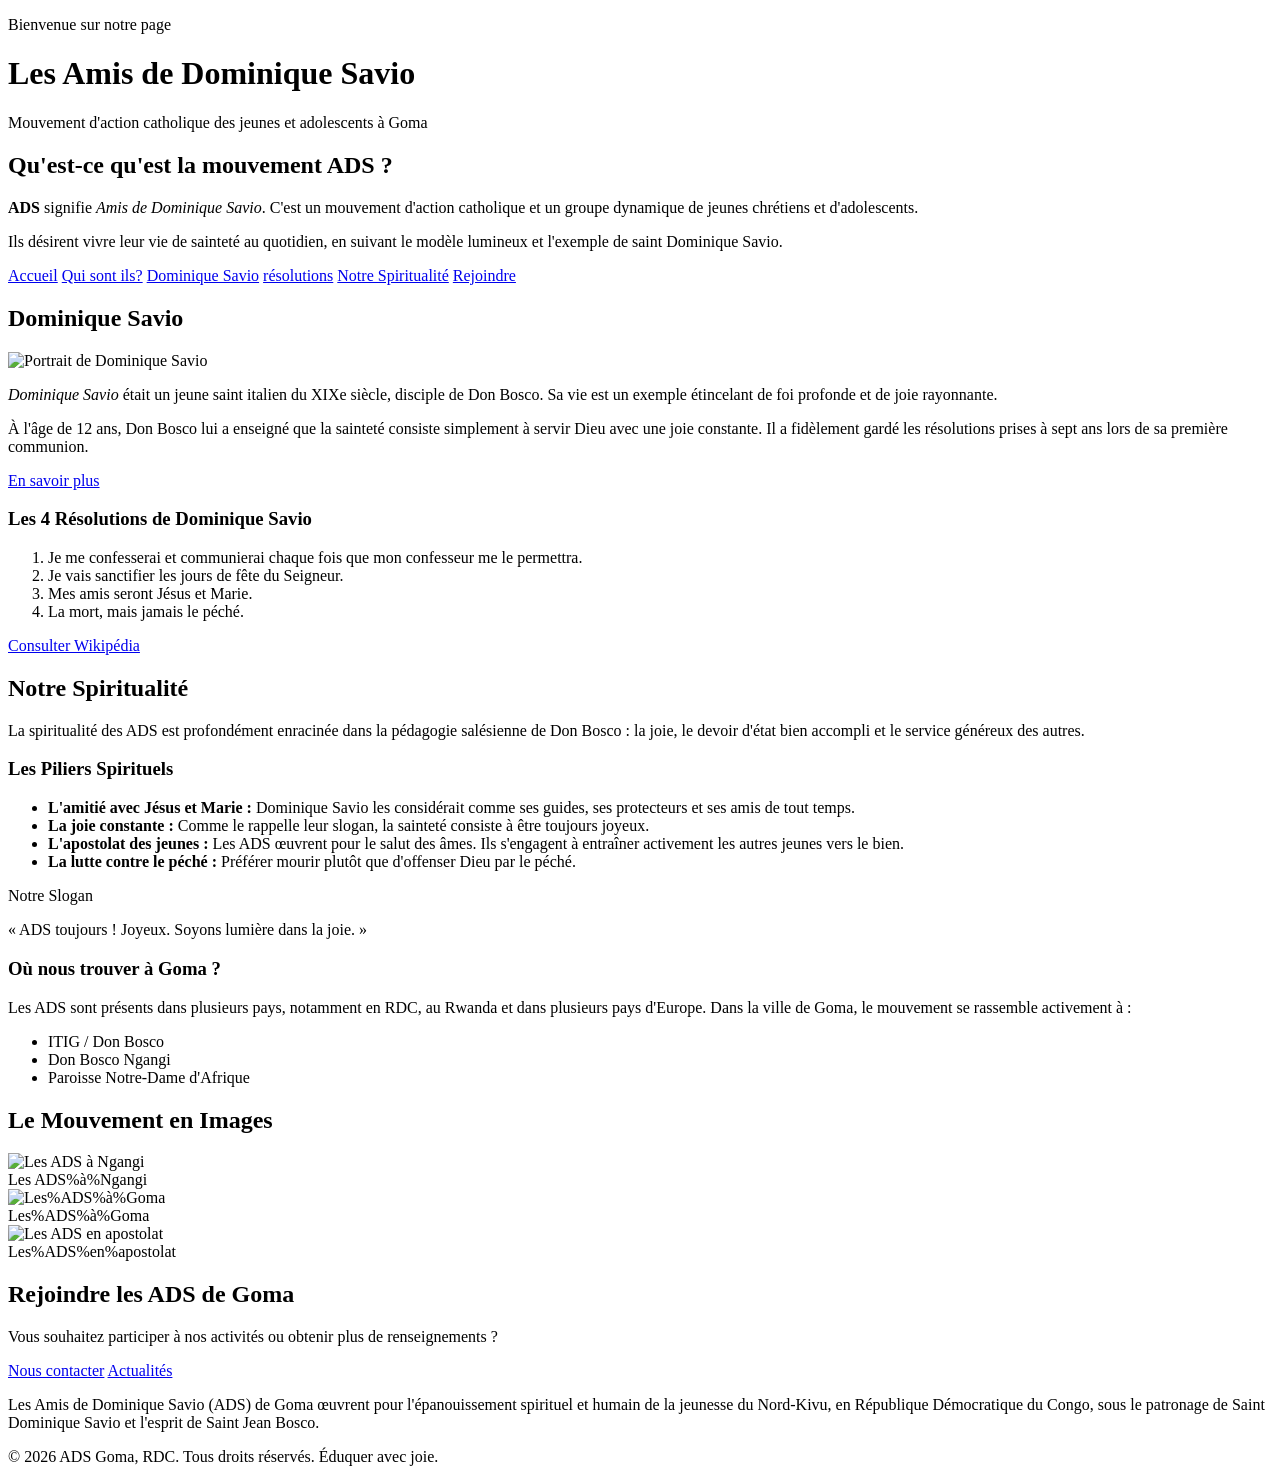
==== index.html @ 2cdaf5cb "Update index.html" ====
<!DOCTYPE html>
<html lang="fr">
<head>
    <meta charset="UTF-8">
    <meta name="viewport" content="width=device-width, initial-scale=1.0">
    <meta name="description" content="Les Amis de Dominique Savio (ADS) de Goma, Nord-Kivu, RDC.">
    <title>Amis de Dominique Savio à Goma, RDC</title>
    <link rel="stylesheet" href="style.css">
    <link rel="icon" href="doms.jpg"type="image/jpg">
    <!-- Polices élégantes pour un style authentique -->
    <link href="https://googleapis.com" rel="stylesheet">
</head>
<body>

    <!-- Contenu principal de la page -->
    <main class="page-shell">
        
        <header class="hero">
            <p class="intro">Bienvenue sur notre page</p>
            <h1>Les Amis de Dominique Savio</h1>
            <p class="sub-hero">Mouvement d'action catholique des jeunes et adolescents à Goma</p>
        </header>

        <section class="section-surface" id = "accueil">
            <h2>Qu'est-ce qu'est la mouvement ADS ?</h2>
            <div class="intro-block">
                <p><strong>ADS</strong> signifie <em>Amis de Dominique Savio</em>. C'est un mouvement d'action catholique et un groupe dynamique de jeunes chrétiens et d'adolescents.</p>
                <p>Ils désirent vivre leur vie de sainteté au quotidien, en suivant le modèle lumineux et l'exemple de saint Dominique Savio.</p>
            </div>
                    <nav>
            <a href="#accueil">Accueil</a>
            <a href="#Qui%sommes%nous">Qui sont ils?</a>
            <a href="#Doms">Dominique Savio</a>
            <a href="#résolutions">résolutions</a>
            <a href="#spiritualité">Notre Spiritualité</a>
            <a href="#rejoindre">Rejoindre</a>
                    </nav>
        </section>

        <section class="section-surface biographical-section">
            <h2 id="Doms">Dominique Savio</h2>
            <div class="section-grid two-cols">
                <div class="card image-card">
                    <img src="DominiqueSavio.jpg" alt="Portrait de Dominique Savio">
                </div>
                <div class="card text-card">
                    <p><em>Dominique Savio</em> était un jeune saint italien du XIXe siècle, disciple de Don Bosco. Sa vie est un exemple étincelant de foi profonde et de joie rayonnante.</p>
                    <p>À l'âge de 12 ans, Don Bosco lui a enseigné que la sainteté consiste simplement à servir Dieu avec une joie constante. Il a fidèlement gardé les résolutions prises à sept ans lors de sa première communion.</p>
                    <div class="button-group">
                        <a href="https://www.sdb.org/fr/Saintete_Salesienne/Nos_Saints/Dominique_Savio" target="_blank" rel="noopener noreferrer" class="mon-bouton">En savoir plus</a>
                    </div>
                </div>
            </div>
        </section>

        <section class="section-surface resolutions-section">
            <h3 id="résolutions">Les 4 Résolutions de Dominique Savio</h3>
            <ol class="resolutions-list">
                <li><span>Je me confesserai et communierai chaque fois que mon confesseur me le permettra.</span></li>
                <li><span>Je vais sanctifier les jours de fête du Seigneur.</span></li>
                <li><span id="3-résolution">Mes amis seront Jésus et Marie.</span></li>
                <li><span>La mort, mais jamais le péché.</span></li>
            </ol>
            <div class="center-btn">
                <a href="https://fr.wikipedia.org/wiki/Dominique_Savio" target="_blank" rel="noopener noreferrer" class="mon-bouton secondary">Consulter Wikipédia</a>
            </div>
        </section>

        <section class="section-surface spirituality-section" id="spiritualité">
            <h2>Notre Spiritualité</h2>
            <p class="spirituality-intro">La spiritualité des ADS est profondément enracinée dans la pédagogie salésienne de Don Bosco : la joie, le devoir d'état bien accompli et le service généreux des autres.</p>
            
            <h3>Les Piliers Spirituels</h3>
            <ul class="pillars-list">
                <li><strong>L'amitié avec Jésus et Marie :</strong> Dominique Savio les considérait comme ses guides, ses protecteurs et ses amis de tout temps.</li>
                <li><strong>La joie constante :</strong> Comme le rappelle leur slogan, la sainteté consiste à être toujours joyeux. </li>
                <li><strong>L'apostolat des jeunes :</strong> Les ADS œuvrent pour le salut des âmes. Ils s'engagent à entraîner activement les autres jeunes vers le bien.</li>
                <li><strong>La lutte contre le péché :</strong> Préférer mourir plutôt que d'offenser Dieu par le péché.</li>
            </ul>

            <div class="slogan-box">
                <span class="slogan-title">Notre Slogan</span>
                <p class="slogan-text">« ADS toujours ! Joyeux. Soyons lumière dans la joie. »</p>
            </div>

            <h3 id="rejoindre" >Où nous trouver à Goma ?</h3>
            <p>Les ADS sont présents dans plusieurs pays, notamment en RDC, au Rwanda et dans plusieurs pays d'Europe. Dans la ville de Goma, le mouvement se rassemble activement à :</p>
            <ul class="locations-list">
                <li>ITIG / Don Bosco</li>
                <li>Don Bosco Ngangi</li>
                <li>Paroisse Notre-Dame d'Afrique</li>
            </ul>
        </section>

        <section class="section-surface image-grid-section">
            <h2>Le Mouvement en Images</h2>
            <div class="image-grid">
                <div class="card gallery-card">
                    <img src="les%20ADS%20à%20Ngangi.jpg" alt="Les ADS à Ngangi">
                    <div class="caption">Les ADS%à%Ngangi</div>
                </div>
                <div class="card gallery-card">
                    <img src="LES%20ADS%20goma.jpg" alt="Les%ADS%à%Goma">
                    <div class="caption">Les%ADS%à%Goma</div>
                </div>
                <div class="card gallery-card">
                    <img src="les%20ADS%20en%20apostolat.jpg" alt="Les ADS en apostolat">
                    <div class="caption">Les%ADS%en%apostolat</div>
                </div>
            </div>
        </section>

        <section class="section-surface contact-section">
            <h2>Rejoindre les ADS de Goma</h2>
            <p>Vous souhaitez participer à nos activités ou obtenir plus de renseignements ?</p>
            <a href="contact.html" class="mon-bouton principal">Nous contacter</a>          <a href="Actualités.html" class="mon-bouton principal">Actualités</a>
        </section>

    </main>

    <!-- La Description Finale (Pied de page authentique) -->
    <footer class="main-footer">
        <div class="footer-container">
            <p class="footer-desc">Les Amis de Dominique Savio (ADS) de Goma œuvrent pour l'épanouissement spirituel et humain de la jeunesse du Nord-Kivu, en République Démocratique du Congo, sous le patronage de Saint Dominique Savio et l'esprit de Saint Jean Bosco.</p>
            <div class="footer-separator"></div>
            <p class="copyright">© 2026 ADS Goma, RDC. Tous droits réservés. Éduquer avec joie.</p>
        </div>
    </footer>

</body>
</html>
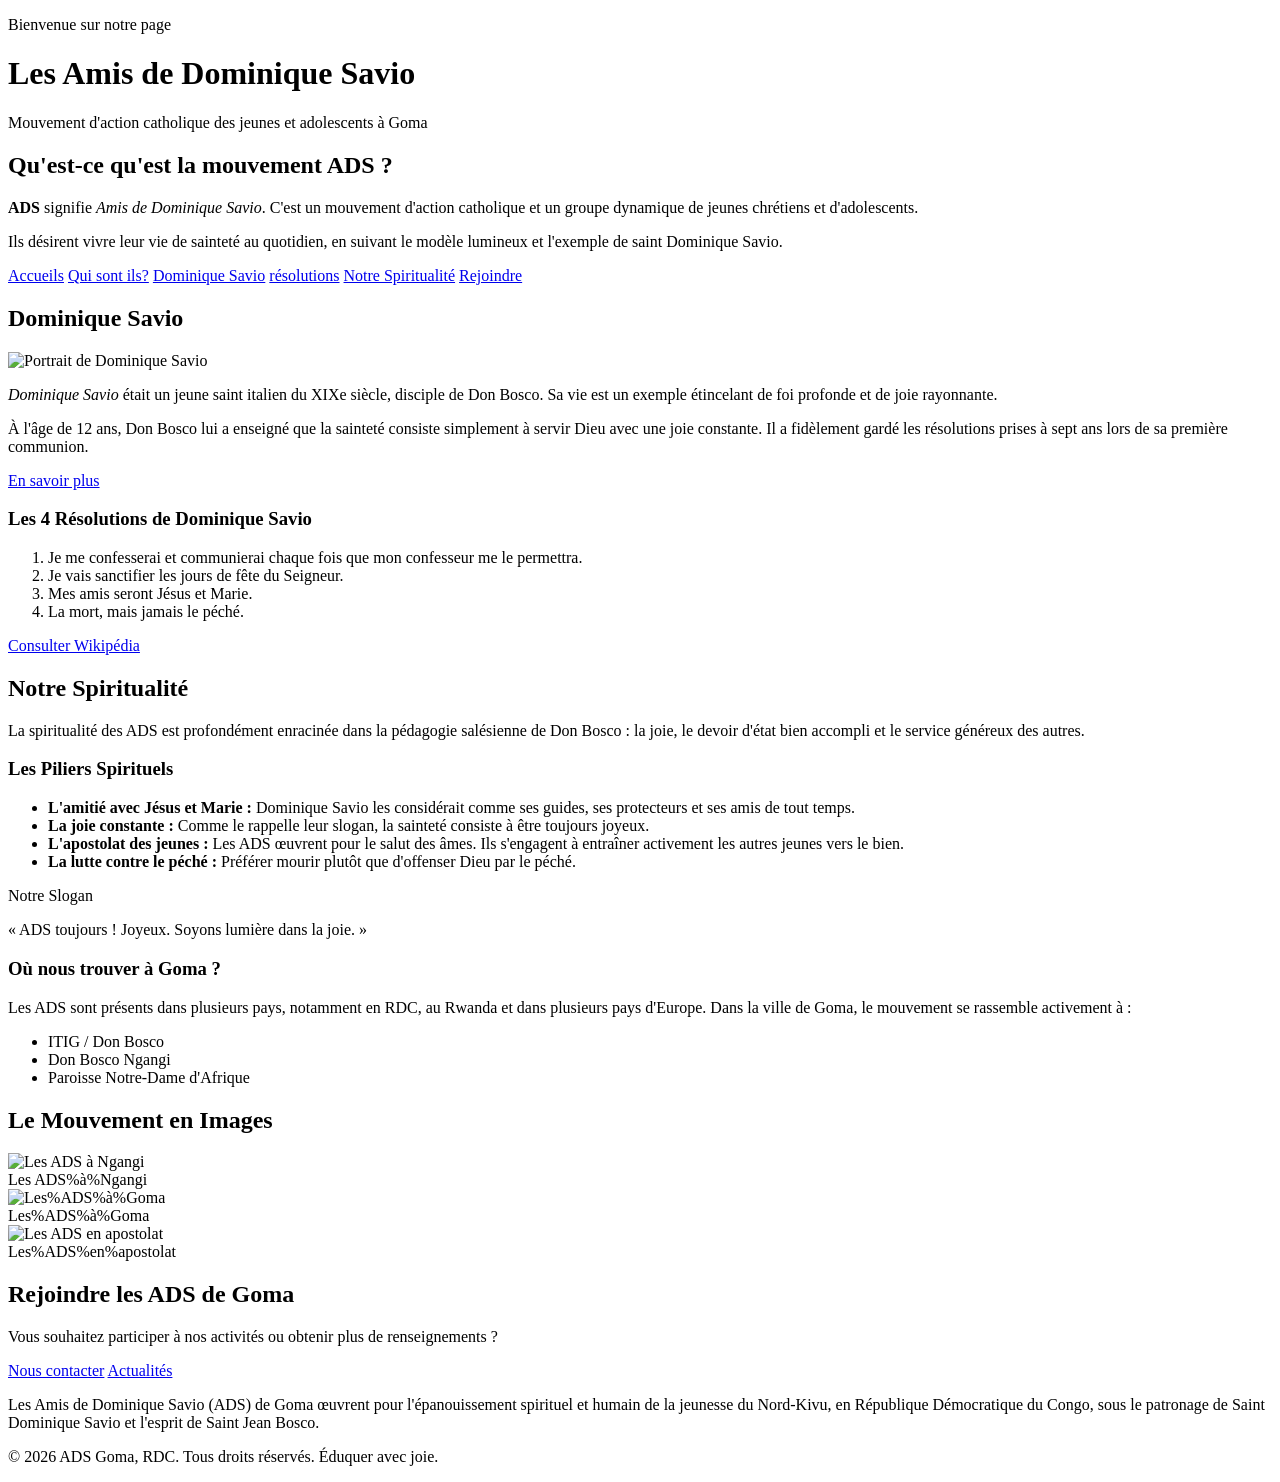
==== commit db012804: "Fix HTML structure and correct navigation links" ====
--- a/index.html
+++ b/index.html
@@ -16,7 +16,7 @@
     <main class="page-shell">
         
         <header class="hero">
-            <p class="intro">Bienvenue sur notre page</p>
+            <p class="intro" id= "accueils">Bienvenue sur notre page</p>
             <h1>Les Amis de Dominique Savio</h1>
             <p class="sub-hero">Mouvement d'action catholique des jeunes et adolescents à Goma</p>
         </header>
@@ -28,12 +28,12 @@
                 <p>Ils désirent vivre leur vie de sainteté au quotidien, en suivant le modèle lumineux et l'exemple de saint Dominique Savio.</p>
             </div>
                     <nav>
-            <a href="#accueil">Accueil</a>
-            <a href="#Qui%sommes%nous">Qui sont ils?</a>
-            <a href="#Doms">Dominique Savio</a>
-            <a href="#résolutions">résolutions</a>
-            <a href="#spiritualité">Notre Spiritualité</a>
-            <a href="#rejoindre">Rejoindre</a>
+            <a href="#accueils" class="mon-bouton principal">Accueils</a>
+            <a href="#Qui%sommes%nous" class="mon-bouton principal">Qui sont ils?</a>
+            <a href="#Doms" class="mon-bouton principal">Dominique Savio</a>
+            <a href="#résolutions" class="mon-bouton principal">résolutions</a>
+            <a href="#spiritualité" class="mon-bouton principal">Notre Spiritualité</a>
+            <a href="#rejoindre" class="mon-bouton principal">Rejoindre</a>
                     </nav>
         </section>
 
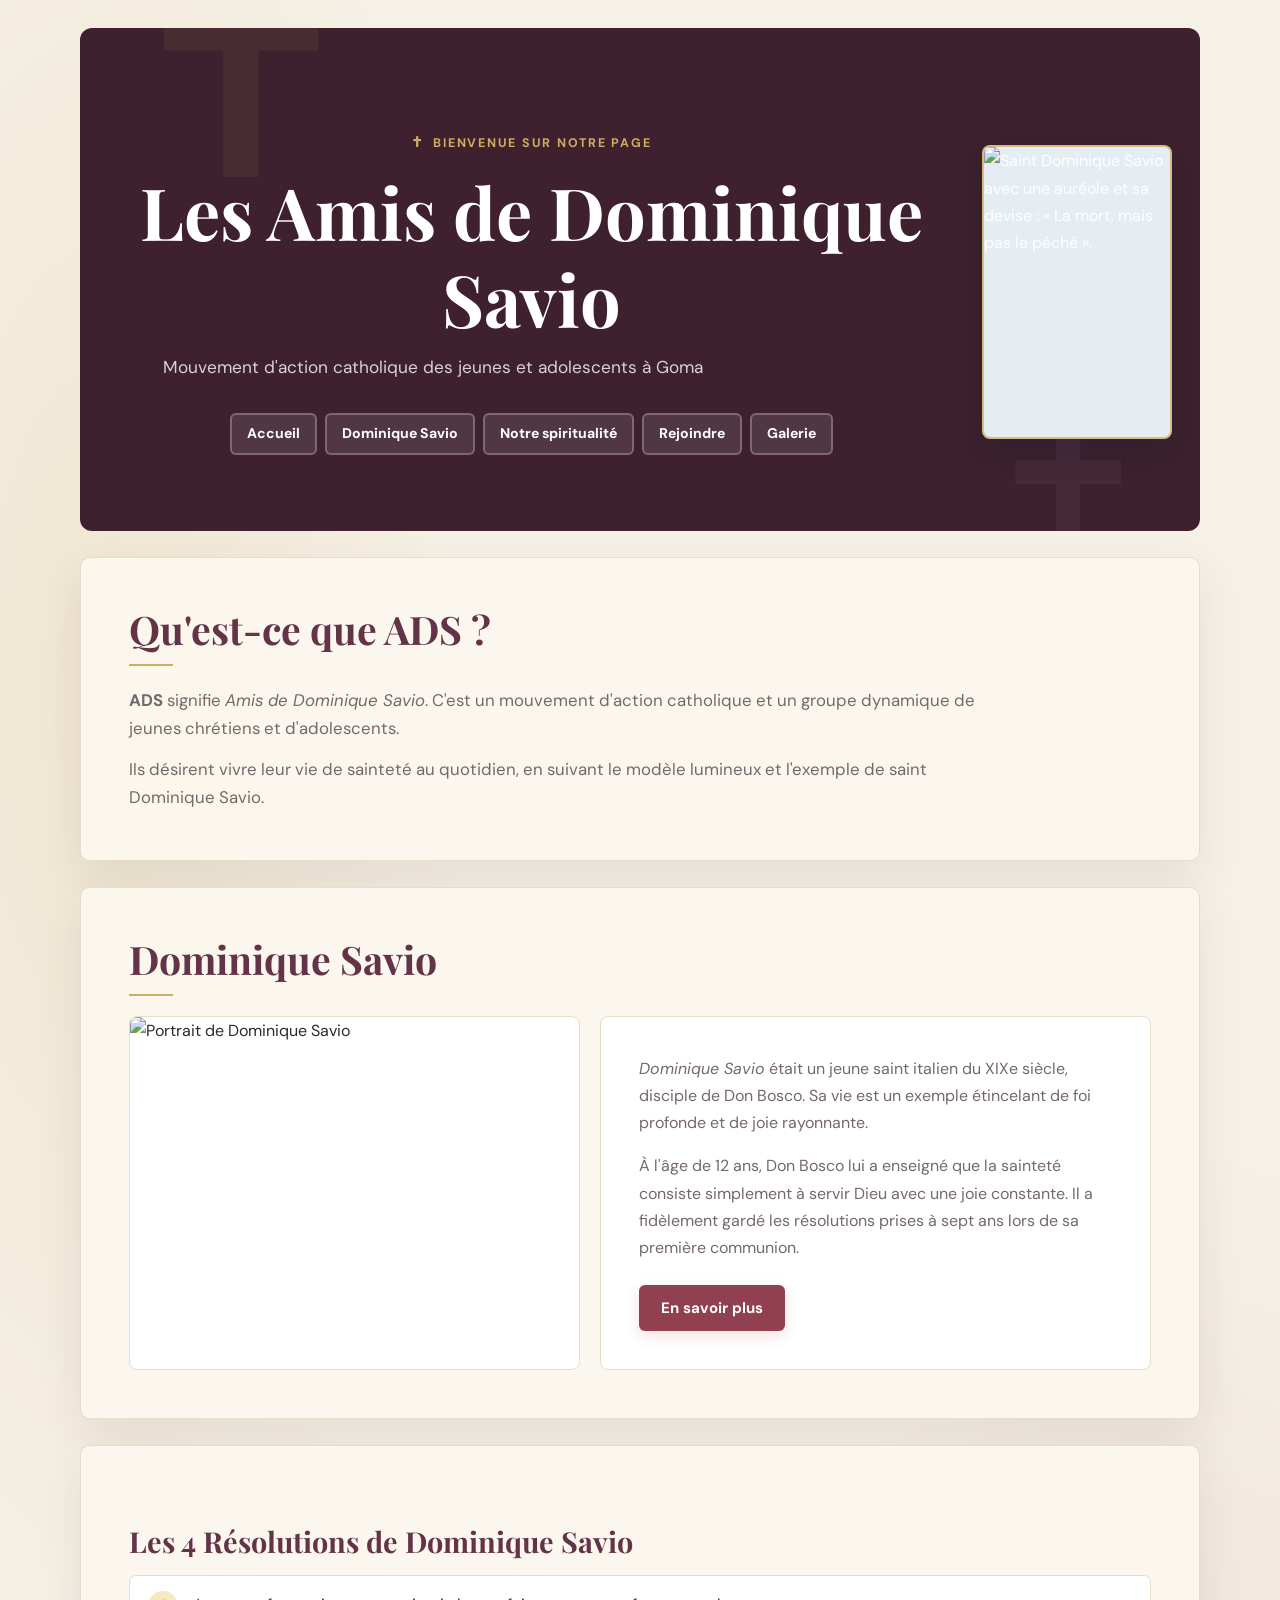
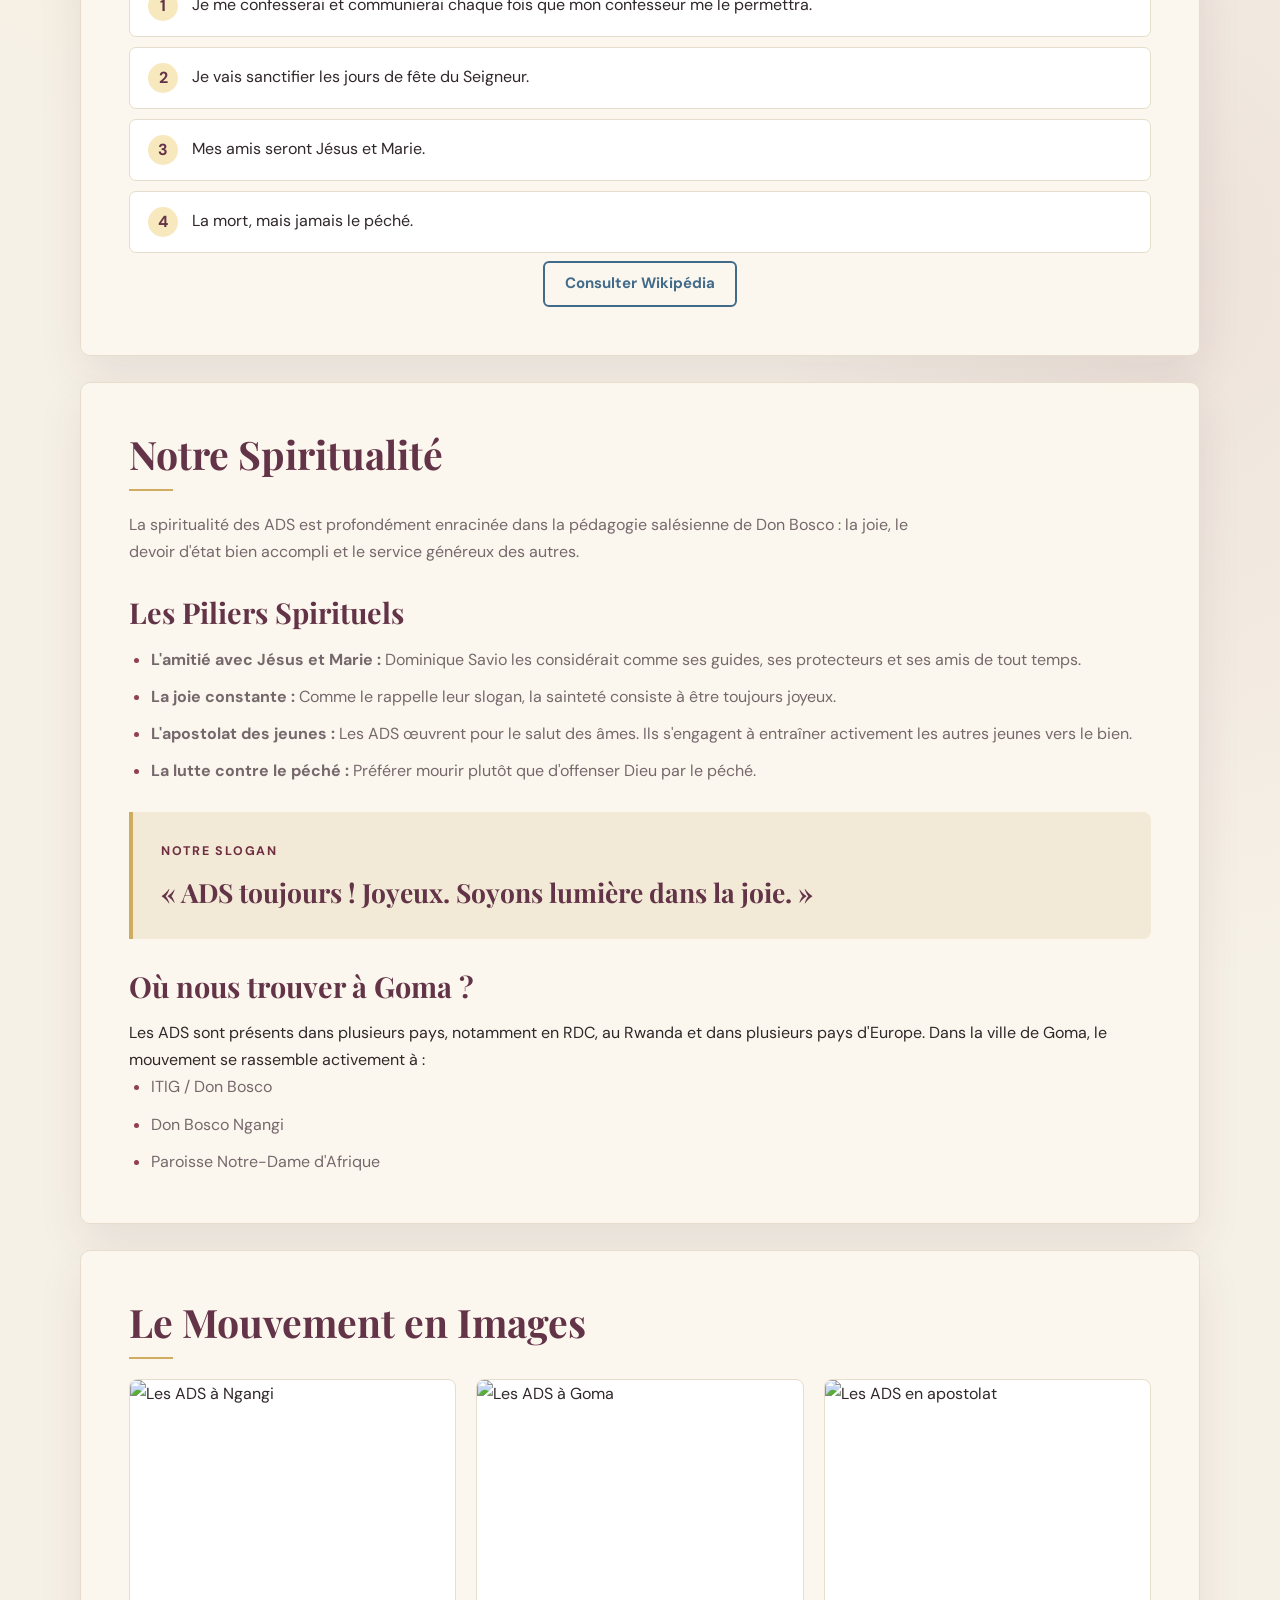
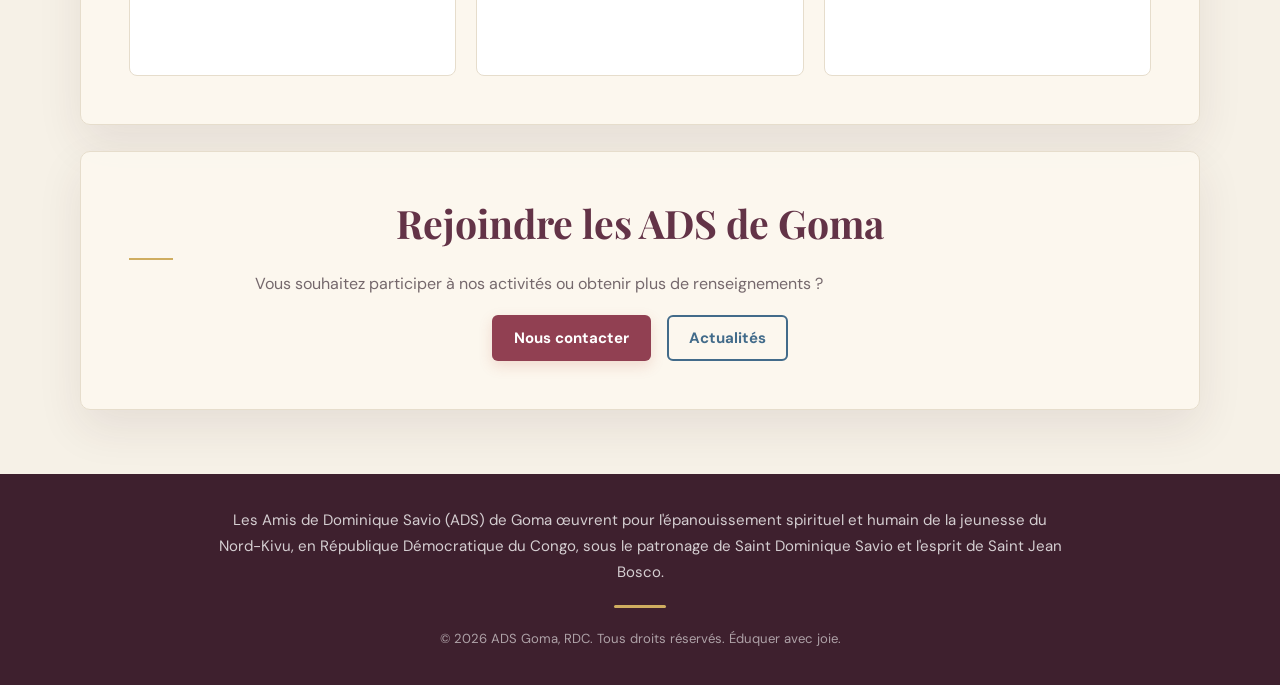
==== commit cb490fb9: "Update index.html" ====
--- a/index.html
+++ b/index.html
@@ -6,42 +6,44 @@
     <meta name="description" content="Les Amis de Dominique Savio (ADS) de Goma, Nord-Kivu, RDC.">
     <title>Amis de Dominique Savio à Goma, RDC</title>
     <link rel="stylesheet" href="style.css">
-    <link rel="icon" href="doms.jpg"type="image/jpg">
-    <!-- Polices élégantes pour un style authentique -->
-    <link href="https://googleapis.com" rel="stylesheet">
+    <link rel="icon" href="images/doms.jpg" type="image/jpeg">
 </head>
 <body>
 
     <!-- Contenu principal de la page -->
     <main class="page-shell">
         
-        <header class="hero">
-            <p class="intro" id= "accueils">Bienvenue sur notre page</p>
-            <h1>Les Amis de Dominique Savio</h1>
-            <p class="sub-hero">Mouvement d'action catholique des jeunes et adolescents à Goma</p>
+        <header class="hero" id="accueil">
+            <div class="hero-copy">
+                <p class="intro">Bienvenue sur notre page</p>
+                <h1>Les Amis de Dominique Savio</h1>
+                <p class="sub-hero">Mouvement d'action catholique des jeunes et adolescents à Goma</p>
+            </div>
+            <figure class="hero-portrait">
+                <img src="images/DominiqueSavio.jpg" alt="Saint Dominique Savio avec une auréole et sa devise : « La mort, mais pas le péché »." width="1080" height="1620">
+            </figure>
+            <nav class="hero-nav" aria-label="Navigation principale">
+                <a href="#accueil" class="mon-bouton principal">Accueil</a>
+                <a href="#doms" class="mon-bouton principal">Dominique Savio</a>
+                <a href="#spiritualite" class="mon-bouton principal">Notre spiritualité</a>
+                <a href="#rejoindre" class="mon-bouton principal">Rejoindre</a>
+                <a href="menu.html" class="mon-bouton principal">Galerie</a>
+            </nav>
         </header>
 
-        <section class="section-surface" id = "accueil">
-            <h2>Qu'est-ce qu'est la mouvement ADS ?</h2>
+        <section class="section-surface">
+            <h2>Qu'est-ce que ADS ?</h2>
             <div class="intro-block">
                 <p><strong>ADS</strong> signifie <em>Amis de Dominique Savio</em>. C'est un mouvement d'action catholique et un groupe dynamique de jeunes chrétiens et d'adolescents.</p>
                 <p>Ils désirent vivre leur vie de sainteté au quotidien, en suivant le modèle lumineux et l'exemple de saint Dominique Savio.</p>
             </div>
-                    <nav>
-            <a href="#accueils" class="mon-bouton principal">Accueils</a>
-            <a href="#Qui%sommes%nous" class="mon-bouton principal">Qui sont ils?</a>
-            <a href="#Doms" class="mon-bouton principal">Dominique Savio</a>
-            <a href="#résolutions" class="mon-bouton principal">résolutions</a>
-            <a href="#spiritualité" class="mon-bouton principal">Notre Spiritualité</a>
-            <a href="#rejoindre" class="mon-bouton principal">Rejoindre</a>
-                    </nav>
         </section>
 
-        <section class="section-surface biographical-section">
-            <h2 id="Doms">Dominique Savio</h2>
+        <section class="section-surface biographical-section" id="doms">
+            <h2>Dominique Savio</h2>
             <div class="section-grid two-cols">
                 <div class="card image-card">
-                    <img src="DominiqueSavio.jpg" alt="Portrait de Dominique Savio">
+                    <img src="images/DominiqueSavio.jpg" alt="Portrait de Dominique Savio">
                 </div>
                 <div class="card text-card">
                     <p><em>Dominique Savio</em> était un jeune saint italien du XIXe siècle, disciple de Don Bosco. Sa vie est un exemple étincelant de foi profonde et de joie rayonnante.</p>
@@ -54,7 +56,7 @@
         </section>
 
         <section class="section-surface resolutions-section">
-            <h3 id="résolutions">Les 4 Résolutions de Dominique Savio</h3>
+            <h3>Les 4 Résolutions de Dominique Savio</h3>
             <ol class="resolutions-list">
                 <li><span>Je me confesserai et communierai chaque fois que mon confesseur me le permettra.</span></li>
                 <li><span>Je vais sanctifier les jours de fête du Seigneur.</span></li>
@@ -66,7 +68,7 @@
             </div>
         </section>
 
-        <section class="section-surface spirituality-section" id="spiritualité">
+        <section class="section-surface spirituality-section" id="spiritualite">
             <h2>Notre Spiritualité</h2>
             <p class="spirituality-intro">La spiritualité des ADS est profondément enracinée dans la pédagogie salésienne de Don Bosco : la joie, le devoir d'état bien accompli et le service généreux des autres.</p>
             
@@ -83,7 +85,7 @@
                 <p class="slogan-text">« ADS toujours ! Joyeux. Soyons lumière dans la joie. »</p>
             </div>
 
-            <h3 id="rejoindre" >Où nous trouver à Goma ?</h3>
+            <h3>Où nous trouver à Goma ?</h3>
             <p>Les ADS sont présents dans plusieurs pays, notamment en RDC, au Rwanda et dans plusieurs pays d'Europe. Dans la ville de Goma, le mouvement se rassemble activement à :</p>
             <ul class="locations-list">
                 <li>ITIG / Don Bosco</li>
@@ -96,24 +98,25 @@
             <h2>Le Mouvement en Images</h2>
             <div class="image-grid">
                 <div class="card gallery-card">
-                    <img src="les%20ADS%20à%20Ngangi.jpg" alt="Les ADS à Ngangi">
-                    <div class="caption">Les ADS%à%Ngangi</div>
+                    <img src="images/les%20ADS%20à%20Ngangi.jpg" alt="Les ADS à Ngangi">
+                    <div class="caption">Les ADS à Ngangi</div>
                 </div>
                 <div class="card gallery-card">
-                    <img src="LES%20ADS%20goma.jpg" alt="Les%ADS%à%Goma">
-                    <div class="caption">Les%ADS%à%Goma</div>
+                    <img src="images/LES%20ADS%20goma.jpg" alt="Les ADS à Goma">
+                    <div class="caption">Les ADS à Goma</div>
                 </div>
                 <div class="card gallery-card">
-                    <img src="les%20ADS%20en%20apostolat.jpg" alt="Les ADS en apostolat">
-                    <div class="caption">Les%ADS%en%apostolat</div>
+                    <img src="images/les%20ADS%20en%20apostolat.jpg" alt="Les ADS en apostolat">
+                    <div class="caption">Les ADS en apostolat</div>
                 </div>
             </div>
         </section>
 
-        <section class="section-surface contact-section">
+        <section class="section-surface contact-section" id="rejoindre">
             <h2>Rejoindre les ADS de Goma</h2>
             <p>Vous souhaitez participer à nos activités ou obtenir plus de renseignements ?</p>
-            <a href="contact.html" class="mon-bouton principal">Nous contacter</a>          <a href="Actualités.html" class="mon-bouton principal">Actualités</a>
+            <a href="contact.html" class="mon-bouton">Nous contacter</a>
+            <a href="actualités.html" class="mon-bouton secondary">Actualités</a>
         </section>
 
     </main>
--- a/style.css
+++ b/style.css
@@ -0,0 +1,641 @@
+ 
+  @import url('https://fonts.googleapis.com/css2?family=DM+Sans:wght@400;500;600;700&family=Playfair+Display:wght@600;700;800&display=swap');
+
+  :root {
+    color-scheme: light;
+    --forest: #633347;
+    --forest-deep: #3e202e;
+    --leaf: #526b50;
+    --coral: #914052;
+    --coral-dark: #6f2d40;
+    --blue: #426b8a;
+    --blue-soft: #e5edf3;
+    --sun: #cfad60;
+    --ink: #30272a;
+    --muted: #75686c;
+    --paper: #fcf8ef;
+    --line: #e6ddcc;
+    --shadow: 0 18px 46px rgba(62, 32, 46, 0.09);
+  }
+
+  * {
+    box-sizing: border-box;
+    margin: 0;
+    padding: 0;
+  }
+
+  html {
+    scroll-behavior: smooth;
+  }
+
+  body {
+    min-width: 320px;
+    background:
+      radial-gradient(ellipse at 8% 18%, rgba(207, 173, 96, 0.16), transparent 24rem),
+      radial-gradient(ellipse at 94% 48%, rgba(145, 64, 82, 0.08), transparent 27rem),
+      #f6f1e7;
+    color: var(--ink);
+    font-family: 'DM Sans', 'Trebuchet MS', sans-serif;
+    font-size: 16px;
+    line-height: 1.7;
+  }
+
+  a {
+    color: var(--forest);
+  }
+
+  a:focus-visible,
+  button:focus-visible {
+    outline: 3px solid var(--sun);
+    outline-offset: 4px;
+  }
+
+  .page-shell {
+    width: min(1120px, calc(100% - 40px));
+    margin: 28px auto 64px;
+  }
+
+  .hero {
+    display: grid;
+    grid-template-areas:
+      "copy portrait"
+      "nav portrait";
+    grid-template-columns: minmax(0, 1fr) 190px;
+    align-items: center;
+    column-gap: 28px;
+    position: relative;
+    overflow: hidden;
+    padding: clamp(52px, 9vw, 102px) 28px clamp(42px, 7vw, 76px);
+    border-radius: 12px;
+    background: var(--forest-deep);
+    color: white;
+    text-align: left;
+    isolation: isolate;
+  }
+
+  .hero-copy {
+    grid-area: copy;
+    text-align: center;
+  }
+
+  .hero-copy h1 {
+    margin-left: 0;
+  }
+
+  .hero-copy .sub-hero {
+    margin-left: 0;
+  }
+
+  .hero-portrait {
+    grid-area: portrait;
+    width: 100%;
+    max-width: 190px;
+    margin: 0;
+    justify-self: center;
+    overflow: hidden;
+    border: 2px solid rgba(207, 173, 96, 0.75);
+    border-radius: 8px;
+    background: var(--blue-soft);
+    box-shadow: 0 12px 28px rgba(15, 35, 52, 0.24);
+  }
+
+  .hero-portrait img {
+    display: block;
+    width: 100%;
+    max-height: 290px;
+    object-fit: contain;
+  }
+
+  .hero::before,
+  .hero::after {
+    position: absolute;
+    z-index: -1;
+    color: rgba(207, 173, 96, 0.08);
+    content: '✝';
+    font-family: Georgia, serif;
+    line-height: 1;
+    pointer-events: none;
+  }
+
+  .hero::before {
+    top: -105px;
+    left: 3%;
+    font-size: 19rem;
+  }
+
+  .hero::after {
+    right: 4%;
+    bottom: -74px;
+    color: rgba(255, 255, 255, 0.045);
+    font-size: 13rem;
+  }
+
+  .intro,
+  .slogan-title {
+    color: var(--sun);
+    font-size: 0.78rem;
+    font-weight: 700;
+    letter-spacing: 0.14em;
+    text-transform: uppercase;
+  }
+
+  .intro::before {
+    margin-right: 9px;
+    content: '✝';
+    font-size: 0.9rem;
+  }
+
+  .hero h1,
+  h2,
+  h3 {
+    font-family: 'Playfair Display', Georgia, serif;
+    line-height: 1.2;
+  }
+
+  .hero h1 {
+    max-width: 850px;
+    margin: 14px auto 12px;
+    font-size: clamp(2.35rem, 6vw, 4.5rem);
+    font-weight: 700;
+  }
+
+  .sub-hero {
+    max-width: 650px;
+    margin: 0 auto;
+    color: rgba(255, 255, 255, 0.8);
+    font-size: 1.08rem;
+  }
+
+  .hero-nav {
+    grid-area: nav;
+    display: flex;
+    flex-wrap: wrap;
+    justify-content: flex-start;
+    gap: 8px;
+    margin: 30px auto 0;
+  }
+
+  .section-surface {
+    margin-top: 26px;
+    padding: clamp(26px, 5vw, 48px);
+    border: 1px solid var(--line);
+    border-radius: 10px;
+    background: rgba(252, 248, 239, 0.96);
+    box-shadow: var(--shadow);
+  }
+
+  .section-surface h2 {
+    margin-bottom: 20px;
+    color: var(--forest);
+    font-size: clamp(1.8rem, 4vw, 2.45rem);
+  }
+
+  .section-surface h2::after {
+    display: block;
+    width: 44px;
+    height: 2px;
+    margin-top: 11px;
+    background: var(--sun);
+    content: '';
+  }
+
+  .section-surface h3 {
+    margin: 30px 0 16px;
+    color: var(--forest);
+    font-size: clamp(1.35rem, 3vw, 1.8rem);
+  }
+
+  .intro-block {
+    display: grid;
+    gap: 12px;
+    max-width: 850px;
+    color: var(--muted);
+    font-size: 1.05rem;
+  }
+
+  .section-grid,
+  .image-grid,
+  .phone-grid {
+    display: grid;
+    gap: 20px;
+  }
+
+  .two-cols {
+    grid-template-columns: minmax(0, 0.9fr) minmax(0, 1.1fr);
+  }
+
+  .card {
+    overflow: hidden;
+    border: 1px solid var(--line);
+    border-radius: 8px;
+    background: white;
+  }
+
+  .image-card {
+    min-height: 300px;
+  }
+
+  .image-card img,
+  .gallery-card img,
+  .image-grid img {
+    display: block;
+    width: 100%;
+    height: 100%;
+    min-height: 240px;
+    object-fit: cover;
+  }
+
+  .text-card {
+    display: flex;
+    flex-direction: column;
+    align-items: flex-start;
+    justify-content: center;
+    gap: 16px;
+    padding: clamp(22px, 4vw, 38px);
+    color: var(--muted);
+  }
+
+  .mon-bouton,
+  button {
+    display: inline-flex;
+    min-height: 46px;
+    align-items: center;
+    justify-content: center;
+    gap: 8px;
+    padding: 11px 20px;
+    border: 2px solid transparent;
+    border-radius: 6px;
+    background: var(--coral);
+    box-shadow: 0 5px 14px rgba(185, 77, 54, 0.17);
+    color: white;
+    cursor: pointer;
+    font: inherit;
+    font-size: 0.94rem;
+    font-weight: 700;
+    line-height: 1.25;
+    text-align: center;
+    text-decoration: none;
+    transition: background-color 160ms ease, border-color 160ms ease, box-shadow 160ms ease, transform 160ms ease;
+  }
+
+  .mon-bouton:hover,
+  button:hover {
+    transform: translateY(-2px);
+    background: var(--coral-dark);
+    box-shadow: 0 8px 18px rgba(185, 77, 54, 0.24);
+  }
+
+  .mon-bouton.principal {
+    min-height: 42px;
+    padding: 9px 15px;
+    border-color: rgba(255, 255, 255, 0.25);
+    background: rgba(255, 255, 255, 0.1);
+    box-shadow: none;
+    color: white;
+    font-size: 0.88rem;
+  }
+
+  .mon-bouton.principal:hover {
+    border-color: var(--sun);
+    background: var(--sun);
+    color: var(--forest-deep);
+  }
+
+  .mon-bouton.secondary {
+    border-color: var(--blue);
+    background: transparent;
+    box-shadow: none;
+    color: var(--blue);
+  }
+
+  .mon-bouton.secondary:hover {
+    border-color: var(--blue);
+    background: var(--blue);
+    color: white;
+  }
+
+  .button-group,
+  .center-btn {
+    display: flex;
+    flex-wrap: wrap;
+    gap: 12px;
+    margin-top: 8px;
+  }
+
+  .center-btn {
+    justify-content: center;
+  }
+
+  .resolutions-list,
+  .pillars-list,
+  .locations-list,
+  .meetings-list {
+    padding-left: 1.35rem;
+  }
+
+  .resolutions-list {
+    display: grid;
+    gap: 10px;
+    counter-reset: resolutions;
+    list-style: none;
+    padding: 0;
+  }
+
+  .resolutions-list li {
+    display: flex;
+    align-items: flex-start;
+    gap: 14px;
+    padding: 15px 18px;
+    border: 1px solid var(--line);
+    border-radius: 7px;
+    background: white;
+    counter-increment: resolutions;
+  }
+
+  .resolutions-list li::before {
+    display: grid;
+    width: 30px;
+    height: 30px;
+    flex: 0 0 30px;
+    place-items: center;
+    border-radius: 50%;
+    background: #f8e8bd;
+    color: var(--forest);
+    content: counter(resolutions);
+    font-weight: 700;
+  }
+
+  .spirituality-intro,
+  .contact-section > p,
+  .info-intro,
+  .contact-notice {
+    max-width: 820px;
+    color: var(--muted);
+  }
+
+  .pillars-list,
+  .locations-list {
+    display: grid;
+    gap: 10px;
+    color: var(--muted);
+  }
+
+  .pillars-list li::marker,
+  .locations-list li::marker {
+    color: var(--coral);
+  }
+
+  .slogan-box {
+    margin: 28px 0;
+    padding: 24px 28px;
+    border-left: 4px solid var(--sun);
+    border-radius: 0 8px 8px 0;
+    background: #f2ead7;
+  }
+
+  .slogan-title {
+    color: var(--coral-dark);
+  }
+
+  .slogan-text {
+    margin-top: 6px;
+    color: var(--forest);
+    font-family: 'Playfair Display', Georgia, serif;
+    font-size: clamp(1.2rem, 3vw, 1.65rem);
+    font-weight: 700;
+  }
+
+  .image-grid {
+    grid-template-columns: repeat(3, minmax(0, 1fr));
+  }
+
+  .news-grid {
+    display: grid;
+    grid-template-columns: repeat(2, minmax(0, 1fr));
+    gap: 20px;
+    margin-top: 22px;
+  }
+
+  .news-card img,
+  .camp-image {
+    display: block;
+    width: 100%;
+    height: 260px;
+    object-fit: cover;
+  }
+
+  .news-copy {
+    padding: 22px;
+    color: var(--muted);
+  }
+
+  .news-copy h3 {
+    margin: 0 0 10px;
+  }
+
+  .news-copy .mon-bouton {
+    margin-top: 20px;
+  }
+
+  .camp-grid {
+    grid-template-columns: minmax(0, 1.15fr) minmax(0, 0.85fr);
+    align-items: center;
+  }
+
+  .camp-image {
+    height: 320px;
+    border-radius: 8px;
+  }
+
+  .gallery-card img {
+    aspect-ratio: 4 / 3;
+    min-height: 0;
+    transition: transform 250ms ease;
+  }
+
+  .gallery-card:hover img {
+    transform: scale(1.035);
+  }
+
+  .caption {
+    padding: 12px 15px;
+    color: var(--forest);
+    font-weight: 700;
+  }
+
+  .contact-section {
+    text-align: center;
+  }
+
+  .contact-section h2 {
+    margin-bottom: 10px;
+  }
+
+  .contact-section .mon-bouton {
+    margin: 18px 6px 0;
+  }
+
+  .meetings-list {
+    display: grid;
+    gap: 14px;
+    margin-top: 22px;
+    padding: 0;
+    list-style: none;
+  }
+
+  .meetings-list li,
+  .phone-card {
+    padding: 20px;
+    border: 1px solid var(--line);
+    border-radius: 8px;
+    background: white;
+  }
+
+  .meeting-place,
+  .meeting-details,
+  .phone-label {
+    display: block;
+  }
+
+  .meeting-place,
+  .phone-label {
+    margin-bottom: 5px;
+    color: var(--forest);
+    font-weight: 700;
+  }
+
+  .meeting-details {
+    color: var(--muted);
+  }
+
+  .phone-grid {
+    grid-template-columns: repeat(3, minmax(0, 1fr));
+    margin-top: 22px;
+  }
+
+  .phone-link,
+  .email-link {
+    color: var(--coral-dark);
+    font-weight: 700;
+    text-decoration-thickness: 1px;
+    text-underline-offset: 3px;
+  }
+
+  .email-zone {
+    display: flex;
+    flex-wrap: wrap;
+    gap: 8px;
+    align-items: center;
+    margin-top: 24px;
+  }
+
+  .email-label {
+    color: var(--muted);
+  }
+
+  .main-footer {
+    padding: 34px 20px;
+    background: var(--forest-deep);
+    color: rgba(255, 255, 255, 0.78);
+    text-align: center;
+  }
+
+  .footer-container {
+    width: min(850px, 100%);
+    margin: 0 auto;
+  }
+
+  .footer-desc {
+    font-size: 0.94rem;
+  }
+
+  .footer-separator {
+    width: 52px;
+    height: 3px;
+    margin: 20px auto;
+    border-radius: 2px;
+    background: var(--sun);
+  }
+
+  .copyright {
+    color: rgba(255, 255, 255, 0.58);
+    font-size: 0.82rem;
+  }
+
+  @media (max-width: 760px) {
+    .page-shell {
+      width: min(100% - 24px, 600px);
+      margin-top: 12px;
+    }
+
+    .hero {
+      grid-template-areas:
+        "copy"
+        "portrait"
+        "nav";
+      grid-template-columns: minmax(0, 1fr);
+      row-gap: 22px;
+      text-align: center;
+    }
+
+    .hero-copy h1,
+    .hero-copy .sub-hero {
+      margin-right: auto;
+      margin-left: auto;
+    }
+
+    .hero-portrait {
+      width: 142px;
+    }
+
+    .hero-portrait img {
+      max-height: 215px;
+    }
+
+    .hero-nav {
+      justify-content: center;
+      margin-top: 0;
+    }
+
+    .two-cols,
+    .image-grid,
+    .phone-grid,
+    .news-grid,
+    .camp-grid {
+      grid-template-columns: 1fr;
+    }
+
+    .image-card {
+      min-height: 250px;
+    }
+
+    .gallery-card img {
+      aspect-ratio: 16 / 10;
+    }
+  }
+
+  @media (max-width: 440px) {
+    .section-surface {
+      padding: 24px 20px;
+    }
+
+    .hero .mon-bouton.principal {
+      padding: 9px 11px;
+      font-size: 0.8rem;
+    }
+
+    .contact-section .mon-bouton {
+      width: 100%;
+      margin: 14px 0 0;
+    }
+  }
+
+  @media (prefers-reduced-motion: reduce) {
+    *,
+    *::before,
+    *::after {
+      scroll-behavior: auto !important;
+      transition-duration: 0.01ms !important;
+    }
+  }
+
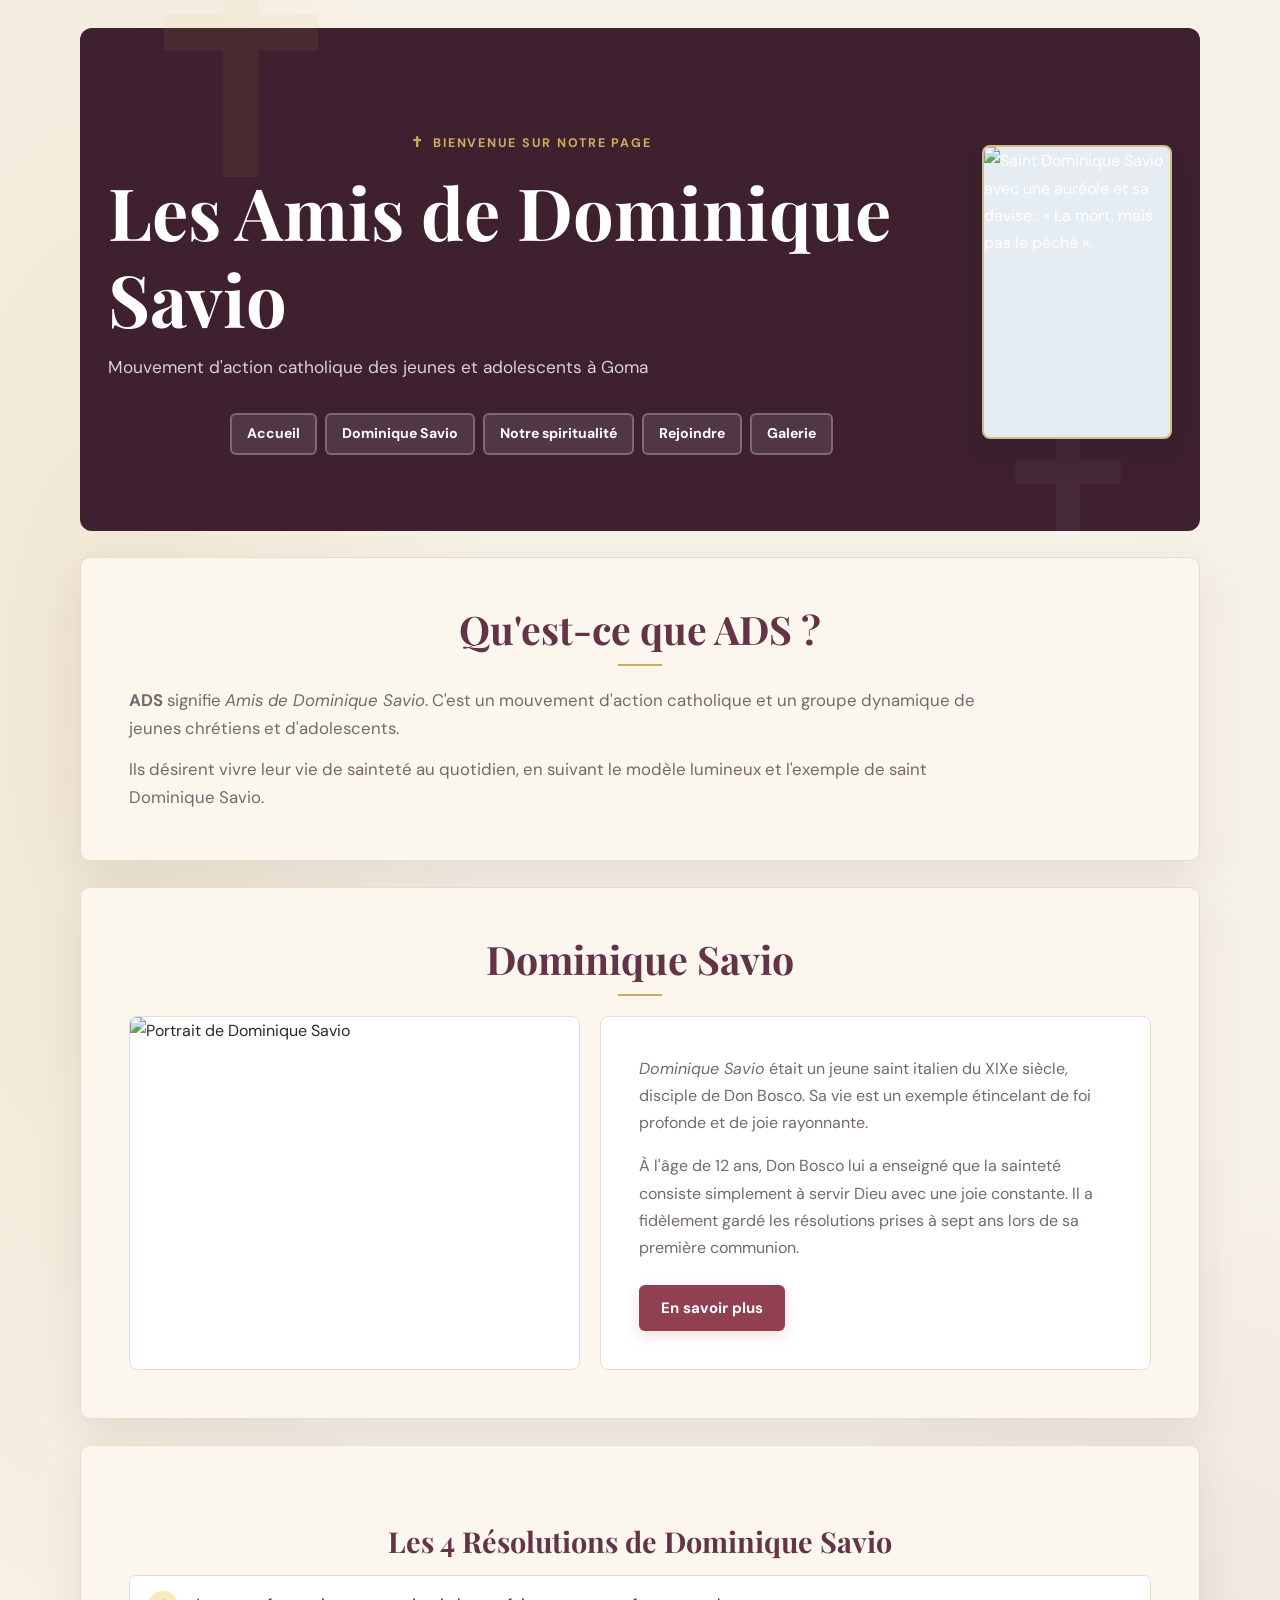
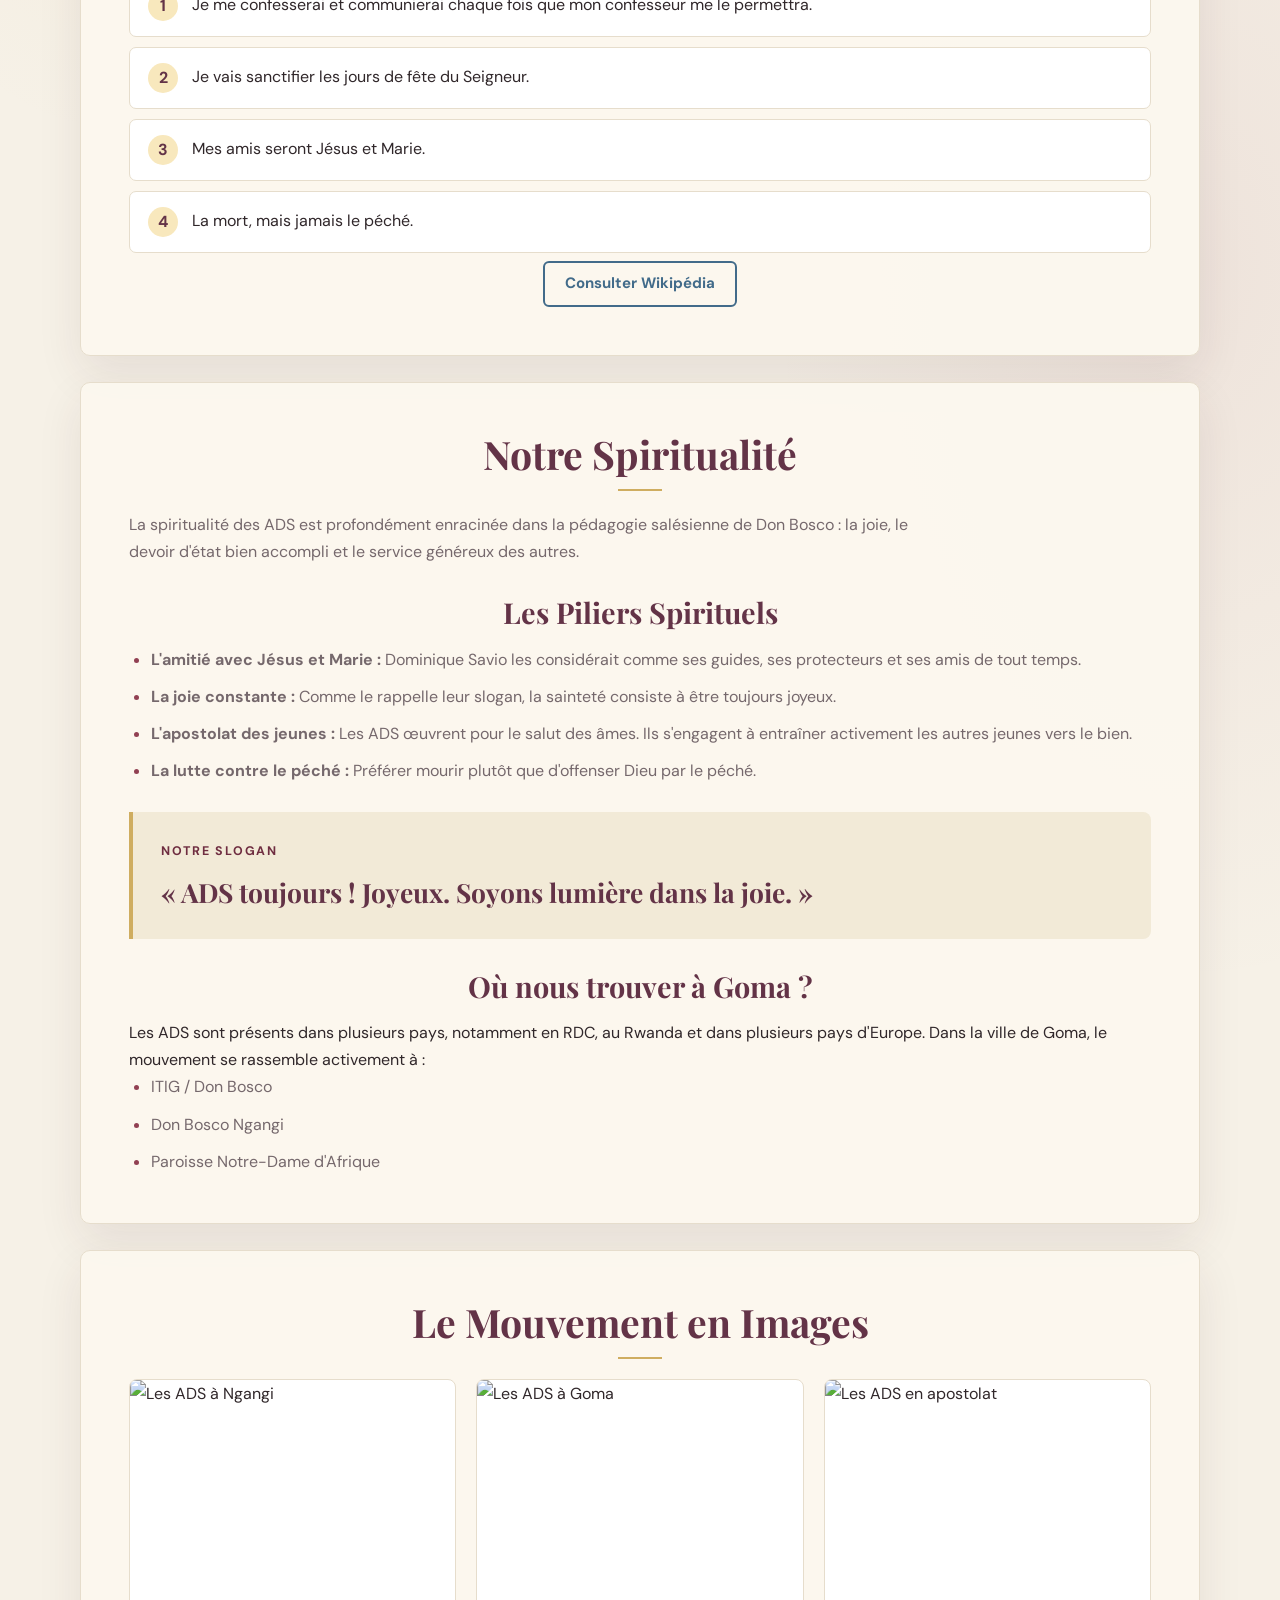
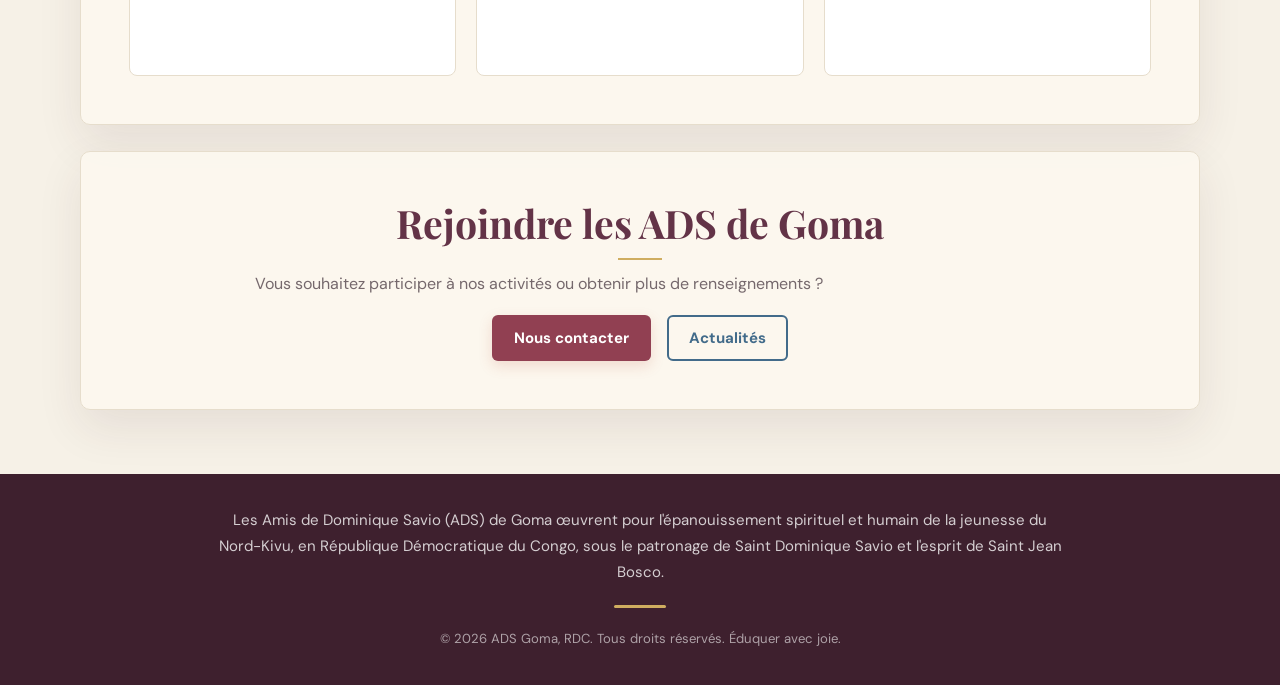
==== commit c94cdde5: "Update index.html" ====
--- a/index.html
+++ b/index.html
@@ -6,7 +6,7 @@
     <meta name="description" content="Les Amis de Dominique Savio (ADS) de Goma, Nord-Kivu, RDC.">
     <title>Amis de Dominique Savio à Goma, RDC</title>
     <link rel="stylesheet" href="style.css">
-    <link rel="icon" href="images/doms.jpg" type="image/jpeg">
+    <link rel="icon" href="doms.jpg" type="image/jpeg">
 </head>
 <body>
 
@@ -20,7 +20,7 @@
                 <p class="sub-hero">Mouvement d'action catholique des jeunes et adolescents à Goma</p>
             </div>
             <figure class="hero-portrait">
-                <img src="images/DominiqueSavio.jpg" alt="Saint Dominique Savio avec une auréole et sa devise : « La mort, mais pas le péché »." width="1080" height="1620">
+                <img src="DominiqueSavio.jpg" alt="Saint Dominique Savio avec une auréole et sa devise : « La mort, mais pas le péché »." width="1080" height="1620">
             </figure>
             <nav class="hero-nav" aria-label="Navigation principale">
                 <a href="#accueil" class="mon-bouton principal">Accueil</a>
@@ -43,7 +43,7 @@
             <h2>Dominique Savio</h2>
             <div class="section-grid two-cols">
                 <div class="card image-card">
-                    <img src="images/DominiqueSavio.jpg" alt="Portrait de Dominique Savio">
+                    <img src="DominiqueSavio.jpg" alt="Portrait de Dominique Savio">
                 </div>
                 <div class="card text-card">
                     <p><em>Dominique Savio</em> était un jeune saint italien du XIXe siècle, disciple de Don Bosco. Sa vie est un exemple étincelant de foi profonde et de joie rayonnante.</p>
@@ -98,15 +98,15 @@
             <h2>Le Mouvement en Images</h2>
             <div class="image-grid">
                 <div class="card gallery-card">
-                    <img src="images/les%20ADS%20à%20Ngangi.jpg" alt="Les ADS à Ngangi">
+                    <img src="les%20ADS%20à%20Ngangi.jpg" alt="Les ADS à Ngangi">
                     <div class="caption">Les ADS à Ngangi</div>
                 </div>
                 <div class="card gallery-card">
-                    <img src="images/LES%20ADS%20goma.jpg" alt="Les ADS à Goma">
+                    <img src="LES%20ADS%20goma.jpg" alt="Les ADS à Goma">
                     <div class="caption">Les ADS à Goma</div>
                 </div>
                 <div class="card gallery-card">
-                    <img src="images/les%20ADS%20en%20apostolat.jpg" alt="Les ADS en apostolat">
+                    <img src="les%20ADS%20en%20apostolat.jpg" alt="Les ADS en apostolat">
                     <div class="caption">Les ADS en apostolat</div>
                 </div>
             </div>
--- a/style.css
+++ b/style.css
@@ -1,4 +1,4 @@
- 
+  
   @import url('https://fonts.googleapis.com/css2?family=DM+Sans:wght@400;500;600;700&family=Playfair+Display:wght@600;700;800&display=swap');
 
   :root {
@@ -64,7 +64,7 @@
     align-items: center;
     column-gap: 28px;
     position: relative;
-    overflow: hidden;
+    overflow: visible;
     padding: clamp(52px, 9vw, 102px) 28px clamp(42px, 7vw, 76px);
     border-radius: 12px;
     background: var(--forest-deep);
@@ -143,31 +143,40 @@
     margin-right: 9px;
     content: '✝';
     font-size: 0.9rem;
-  }
-
-  .hero h1,
+
+  }
+
+  h1,
   h2,
-  h3 {
+  h3,
+  h4,
+  h5,
+  h6 {
     font-family: 'Playfair Display', Georgia, serif;
     line-height: 1.2;
+    text-align: center;
   }
 
   .hero h1 {
     max-width: 850px;
-    margin: 14px auto 12px;
+    margin: 14px 0 12px;
     font-size: clamp(2.35rem, 6vw, 4.5rem);
     font-weight: 700;
+    text-align: left;
   }
 
   .sub-hero {
     max-width: 650px;
-    margin: 0 auto;
+    margin: 0;
     color: rgba(255, 255, 255, 0.8);
     font-size: 1.08rem;
+    text-align: left;
   }
 
   .hero-nav {
     grid-area: nav;
+    position: relative;
+    z-index: 1;
     display: flex;
     flex-wrap: wrap;
     justify-content: flex-start;
@@ -188,13 +197,14 @@
     margin-bottom: 20px;
     color: var(--forest);
     font-size: clamp(1.8rem, 4vw, 2.45rem);
+    text-align: center;
   }
 
   .section-surface h2::after {
     display: block;
     width: 44px;
     height: 2px;
-    margin-top: 11px;
+    margin: 11px auto 0;
     background: var(--sun);
     content: '';
   }
@@ -203,6 +213,7 @@
     margin: 30px 0 16px;
     color: var(--forest);
     font-size: clamp(1.35rem, 3vw, 1.8rem);
+    text-align: center;
   }
 
   .intro-block {
@@ -275,6 +286,8 @@
     line-height: 1.25;
     text-align: center;
     text-decoration: none;
+    opacity: 1;
+    visibility: visible;
     transition: background-color 160ms ease, border-color 160ms ease, box-shadow 160ms ease, transform 160ms ease;
   }
 
@@ -431,6 +444,7 @@
 
   .news-copy h3 {
     margin: 0 0 10px;
+    text-align: center;
   }
 
   .news-copy .mon-bouton {
@@ -638,4 +652,3 @@
       transition-duration: 0.01ms !important;
     }
   }
-
